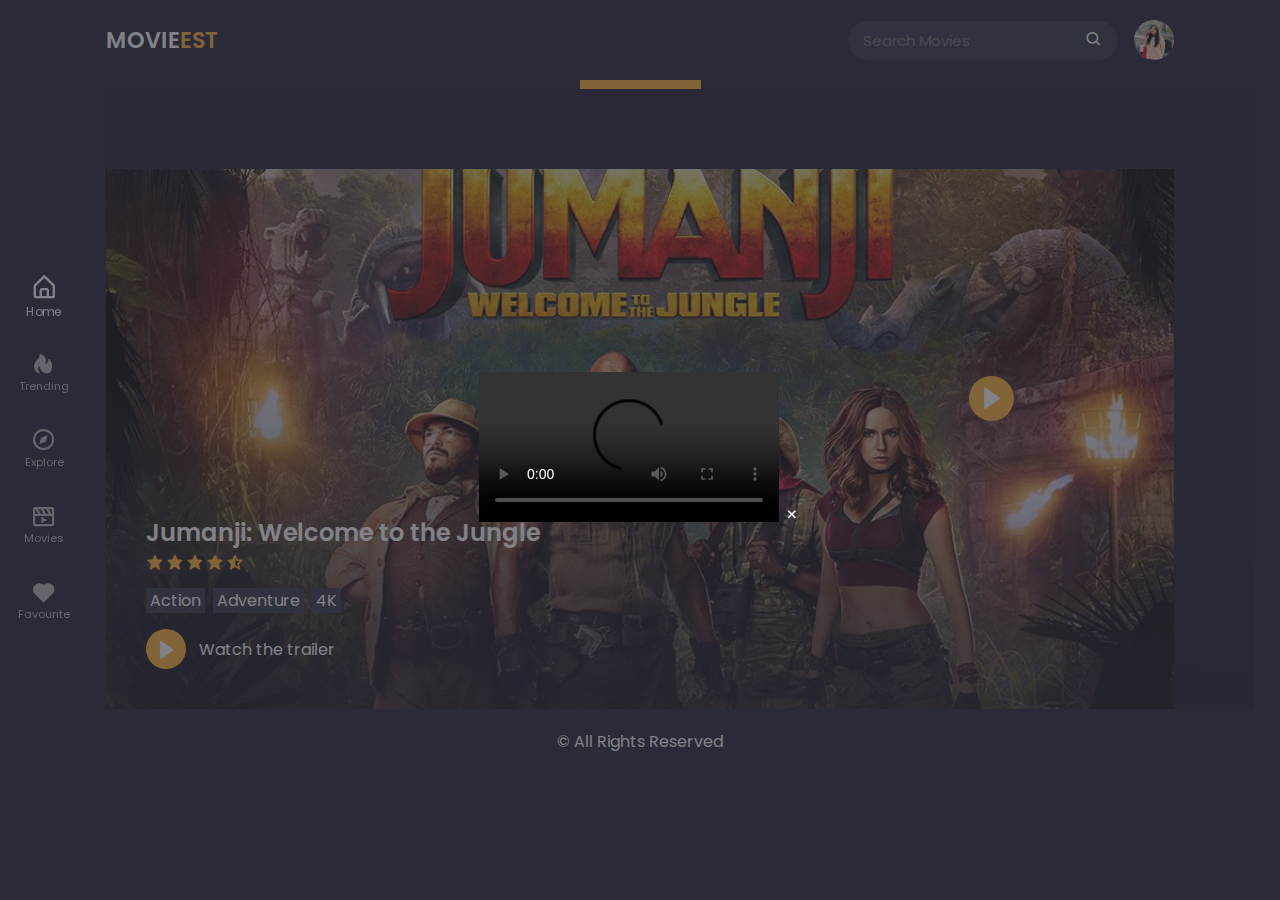
==== play-page.html @ 6e4c5665 "AdD" ====
<!DOCTYPE html>
<html lang="en">
<head>
    <meta charset="UTF-8">
    <meta http-equiv="X-UA-Compatible" content="IE=edge">
    <meta name="viewport" content="width=device-width, initial-scale=1.0">
    <link rel="stylesheet" href="styles.css">
    <link rel="shortcut icon" href="imgvids/img/fav-icon.png" type="image/x-icon">
    <link href='https://unpkg.com/boxicons@2.1.4/css/boxicons.min.css' rel="stylesheet">
    <!-- swiper css -->
    <link rel="stylesheet" href="swiper-bundle.min.css">
    <title>Jumanji: Welcome to the Jungle</title>
</head>
<body>
    <!-- header -->
    <header>
        <div class="nav container">
            <a href="index.html" class="logo">
                Movie<span>est</span>
            </a>

            <!-- search bar -->
            <div class="search-box">
                <input type="search" name="" id="search" placeholder="Search Movies">
                <i class='bx bx-search'></i>
            </div>

            <!-- user -->
            <a href="#" class="user">
                <img src="imgvids/img/user.jpeg" alt="" class="user-img">
            </a>
            <!-- nav bar -->
            <div class="navbar">
                <a href="index.html" class="nav-link nav-active">
                    <i class='bx bx-home-alt' ></i>
                    <span class="nav-link-title">Home</span>
                </a>

                <a href="#home" class="nav-link">
                    <i class='bx bxs-hot' ></i>
                    <span class="nav-link-title">Trending</span>
                </a>

                <a href="#home" class="nav-link">
                    <i class='bx bx-compass' ></i>
                    <span class="nav-link-title">Explore</span>
                </a>

                <a href="#home" class="nav-link">
                    <i class='bx bx-movie-play' ></i>
                    <span class="nav-link-title">Movies</span>
                </a>

                <a href="#home" class="nav-link">
                    <i class='bx bxs-heart' ></i>
                    <span class="nav-link-title">Favourite</span>
                </a>
                
            </div>
        </div>
    </header>


    <div class="next-page">
        <a href="#" class="next-btn">Next Page</a>
    </div>

    <!-- play movie -->
    <div class="play-container container">
        <img src="imgvids/play-page/play-background.jpg" alt="" class="play-img">

        <div class="play-text">
            <h2>Jumanji: Welcome to the Jungle</h2>
            <div class="rating">
                <i class='bx bxs-star'></i>
                <i class='bx bxs-star'></i>
                <i class='bx bxs-star'></i>
                <i class='bx bxs-star'></i>
                <i class='bx bxs-star-half' ></i>
            </div>
            <div class="tags">
                <span>Action</span>
                <span>Adventure</span>
                <span>4K</span>
            </div>
            <a href="#" class="watch-btn">
                <i class='bx bxs-right-arrow' ></i>
                <span>Watch the trailer</span>
            </a>
        </div>
        <i class='bx bxs-right-arrow play-movie' ></i>

        <div class="video-container">
            <div class="video-box">
                <video id="videoo" src="imgvids/play-page/Jumanji.mp4" controls></video>
                <i class='bx bx-x close-video'></i>
            </div>
        </div>
    </div>

    <!-- copyright -->
   <div class="copyright">
    <p>&#169; All Rights Reserved</p>
   </div>


<script src="swiper-bundle.min.js"></script>
<script src="script.js"></script>
</body>
</html>
---- styles.css ----
@import url('https://fonts.googleapis.com/css2?family=Poppins:wght@400;500;600;700&display=swap');

*{
    font-family: 'Poppins', sans-serif;
    margin: 0;
    padding: 0;
    scroll-behavior: smooth;
    scroll-padding-top: 2rem;
}

:root{
    --main-color:#ffb43a;
    --hover-color: hsl(37, 94%, 57%);
    --body-color: #232338;
    --container-color: #363849;
    --text-color: #fcfeff;
}

a{
    text-decoration: none;
}

section{
    padding: 3rem 0 2rem;
}

li{
    list-style: none;
}

img{
    width: 100%;
}

body{
    background-color: var(--body-color);
    color: var(--text-color);
}

.container{
    max-width: 1068px;
    margin: auto;
    width: 100%;
}

header{
    position: fixed;
    top: 0;
    left: 0;
    width: 100%;
    background-color: var(--body-color);
    z-index: 100;
}

/* nav */
.nav{
    display: flex;
    align-items: center;
    justify-content: center;
    padding: 20px 0px;
}

.logo{
    font-size: 1.4rem;
    color: var(--text-color);
    font-weight: 600;
    text-transform: uppercase;
    margin: 0 auto 0 0;
}

.logo span{
    color: var(--main-color);
}

/* search box */
.search-box{
    max-width: 240px;
    width: 100%;
    display: flex;
    align-items: center;
    column-gap: 0.7rem;
    padding: 8px 15px;
    background: var(--container-color);
    border-radius: 4rem;
    margin-right: 1rem;
}

.search-box .bx:hover{
    color: var(--main-color);
}

.search-box .bx{
    font-size: 1.1rem;
}

.bx{
    cursor: pointer;
    font-size: 1.1rem;
}

#search{
    width: 100%;
    border: none;
    outline: none;
    color: var(--text-color);
    background: transparent;
    font-size: 0.938rem;
}

/* user */

.user{
    display: flex;
}

.user-img{
    width: 40px;
    height: 40px;
    border-radius: 50%;
    object-fit: cover;
    object-position: center;
}

/* navbar */
.navbar{
    position: fixed;
    top: 50%;
    transform: translateY(-50%);
    left: 18px;
    display: flex;
    flex-direction: column;
    row-gap: 2.1rem;
}

.nav-link{
    display: flex;
    flex-direction: column;
    align-items: center;
    color: #b7b7b7;
}

.nav-link:hover,
.nav-active{
    color: var(--text-color);
    transition: 0.3s all linear;
    transform: scale(1.1);
}

.nav-link .bx{
    font-size: 1.6rem;
}

.nav-link-title{
    font-size: 0.7rem;
}

/* home */

.home{
    position: relative;
    min-height: 470px;
    display: flex;
    align-items: center;
    margin-top: 5rem !important;
    border-radius: 0.5rem;
}

.home-img{
    position: absolute;
    width: 100%;
    height: 100%;
    z-index: -1;
    object-fit: cover;
    border-radius: 0.5rem;
}

.home-text{
    padding-left: 40px;
}

.home-title{
    font-size: 2rem;
    font-weight: 600;
}

.home-text p{
    font-size: 0.938rem;
    margin: 10px 0px 20px;
    color: var(--main-color);
}

.watch-btn{
    display: flex;
    align-items: center;
    column-gap: 0.8rem;
    color: var(--text-color);
}

.watch-btn .bx{
    font-size: 21px;
    background: var(--main-color);
    width: 40px;
    height: 40px;
    border-radius: 50%;
    display: flex;
    align-items: center;
    justify-content: center;
}

.watch-btn .bx:hover{
    background: var(--hover-color);
}

.watch-btn span{
    font-size: 1rem;
    font-weight: 400;
}

/* heading */
.heading{
    display: flex;
    align-items: center;
    justify-content: space-between;
    background: var(--container-color);
    padding: 8px 14px;
    border: 1px solid hsl(200 100% 99% / 5%);
    margin-bottom: 2rem;
}

.heading-title{
    font-size: 1.2rem;
    font-weight: 500;
}

/* Movie Box */

.movie-box{
    position: relative;
    width: 100%;
    height: 380px;
    overflow: hidden;
}

.movie-box-img{
    width: 100%;
    height: 100%;
    object-fit: cover;
}

.movie-box .box-text{
    position: absolute;
    bottom: 0;
    left: 0;
    width: 100%;
    height: 100%;
    display: flex;
    flex-direction: column;
    justify-content: flex-end;
    padding: 14px;
    background: linear-gradient(8deg,
     hsl(240 17% 14% / 74%) 14%,
     hsl(240 17% 14% / 14%) 44%);
     overflow: hidden;
}

.movie-title{
    font-size: 1.1rem;
    font-weight: 500;
}

.movie-type{
    font-size: 0.938px;
}

/* swiper buttons */

.swiper-btn{
    display: flex;
}

.swiper-button-next,
.swiper-button-prev{
    position: static !important;
    margin: 0px 0px 0px 10px !important;
}

.swiper-button-next::after,
.swiper-button-prev::after{
    color: var(--text-color);
    font-size: 18px !important;
    font-weight: 700;
}

.play-btn{
    position: absolute;
    bottom: 0.8rem;
    right: 3rem;
} 

.movies .heading{
    padding: 10px 14px;
}

.movies-content{
    display: grid;
    grid-template-columns: repeat(auto-fit,minmax(247px,1fr));
    gap: 1.5rem;
}

.movies-content .movie-box:hover .movie-box-img{
    transform: scale(1.1);
    transition: 0.5s;
}

.next-page{
    display: flex;
    align-items: center;
    justify-content: center;
    margin-top: 2.5rem;
}

.next-btn{
    background: var(--main-color);
    padding: 12px 20px;
    color: var(--text-color);
    font-weight: 500;
}

.next-btn:hover{
    background: var(--hover-color);
    transition: 0.3s all linear;
}

.copyright{
    text-align: center;
    padding: 20px;
}

/* play container */
.play-container{
    position: relative;
    min-height: 540px;
    margin-top: 5rem !important;
}

.play-img{
    position: absolute;
    width: 100%;
    height: 100%;
    object-fit: cover;
    object-position: center;
    z-index: -1;
}

.play-text{
    position: absolute;
    bottom: 0;
    left: 0;
    width: 100%;
    height: 100%;
    display: flex;
    flex-direction: column;
    justify-content: flex-end;
    padding: 40px;
    background: linear-gradient(8deg,
    hsl(240 17% 14% / 74%) 14%,
    hsl(240 17% 14% / 14%) 44%);
}

.play-text h2{
    font-size: 1.5rem;
    font-weight: 600;
}

.rating{
    display: flex;
    align-items: center;
    font-size: 1.1rem;
    color: var(--main-color);
    margin-top: 4px;
    column-gap: 2px;
}

.tags{
    display: flex;
    align-items: center;
    column-gap: 8px;
    margin: 1rem 0;    
}

.tags span{
    background: var(--container-color);
    padding: 0px 4px;
}

.play-movie{
    position: absolute;
    bottom: 18rem;
    right: 10rem;
    display: flex !important;
    align-items: center;
    justify-content: center;
    width: 45px;
    height: 45px;
    border-radius: 50%;
    background: var(--main-color);
    font-size: 25px;
    animation: animate 2s linear infinite;
}

@keyframes animate{
    0%{
        box-shadow: 0 0 0 0 rgb(255,180,58,0.7);
    }
    40%{
        box-shadow: 0 0 0 50px rgb(255,193,7,0);
    }
    80%{
        box-shadow: 0 0 0 50px rgb(255,193,7,0);
    }
    100%{
        box-shadow: 0 0 0 rgb(255,193,7,0);
    }
}

/* video container */

.video-container{
    position: fixed;
    top: 0;
    left: 0;
    display: flex;
    align-items: center;
    justify-content: center;
    width: 100%;
    height: 100%;
    background: hsl(234 10% 20% / 60%);
    z-index: 400;
}
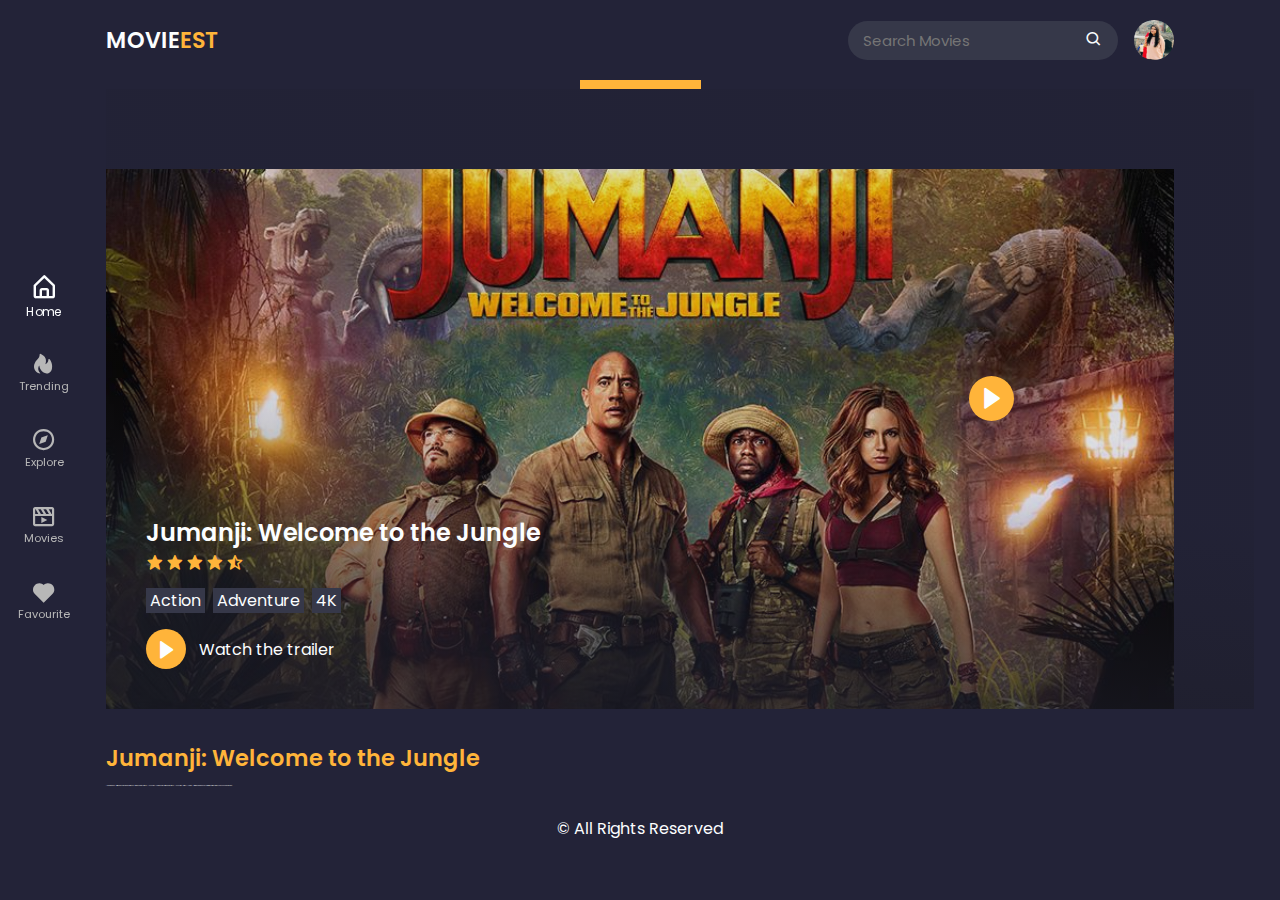
==== commit 4382d45b: "add" ====
--- a/play-page.html
+++ b/play-page.html
@@ -98,6 +98,11 @@
         </div>
     </div>
 
+    <div class="about-movie container">
+        <h2>Jumanji: Welcome to the Jungle</h2>
+        <p>Lorem ipsum dolor, sit amet consectetur adipisicing elit. Sit excepturi quas repellendus! Voluptate eius quasi temporibus repellendus molestiae illum, mollitia sint hic minima incidunt officiis nobis minus ut repudiandae praesentium.</p>
+    </div>
+
     <!-- copyright -->
    <div class="copyright">
     <p>&#169; All Rights Reserved</p>
--- a/styles.css
+++ b/styles.css
@@ -429,11 +429,51 @@
     position: fixed;
     top: 0;
     left: 0;
-    display: flex;
+    display: none;
     align-items: center;
     justify-content: center;
     width: 100%;
-    height: 100%;
+    height: 100vh;
     background: hsl(234 10% 20% / 60%);
     z-index: 400;
+}
+
+.video-container.show-video{
+    display: flex;
+}
+
+.video-box{
+    position: relative;
+    width: 70%;
+}
+
+.video-box #videoo{
+    width: 100%;
+    aspect-ratio: 16/9;
+}
+
+.close-video{
+    position: absolute;
+    top: -3rem;
+    right: 0;
+    font-size: 40px;
+    color: var(--main-color);
+}
+
+/* about movie */
+
+.about-movie{
+    margin-top: 2rem;
+}
+
+.about-movie h2{
+    font-size: 1.4rem;
+    font-weight: 600;
+    color: var(--main-color);
+}
+
+.about-movie p{
+    max-width: 600px;
+    font-size: 0.938px;
+    margin: 10px 0;
 }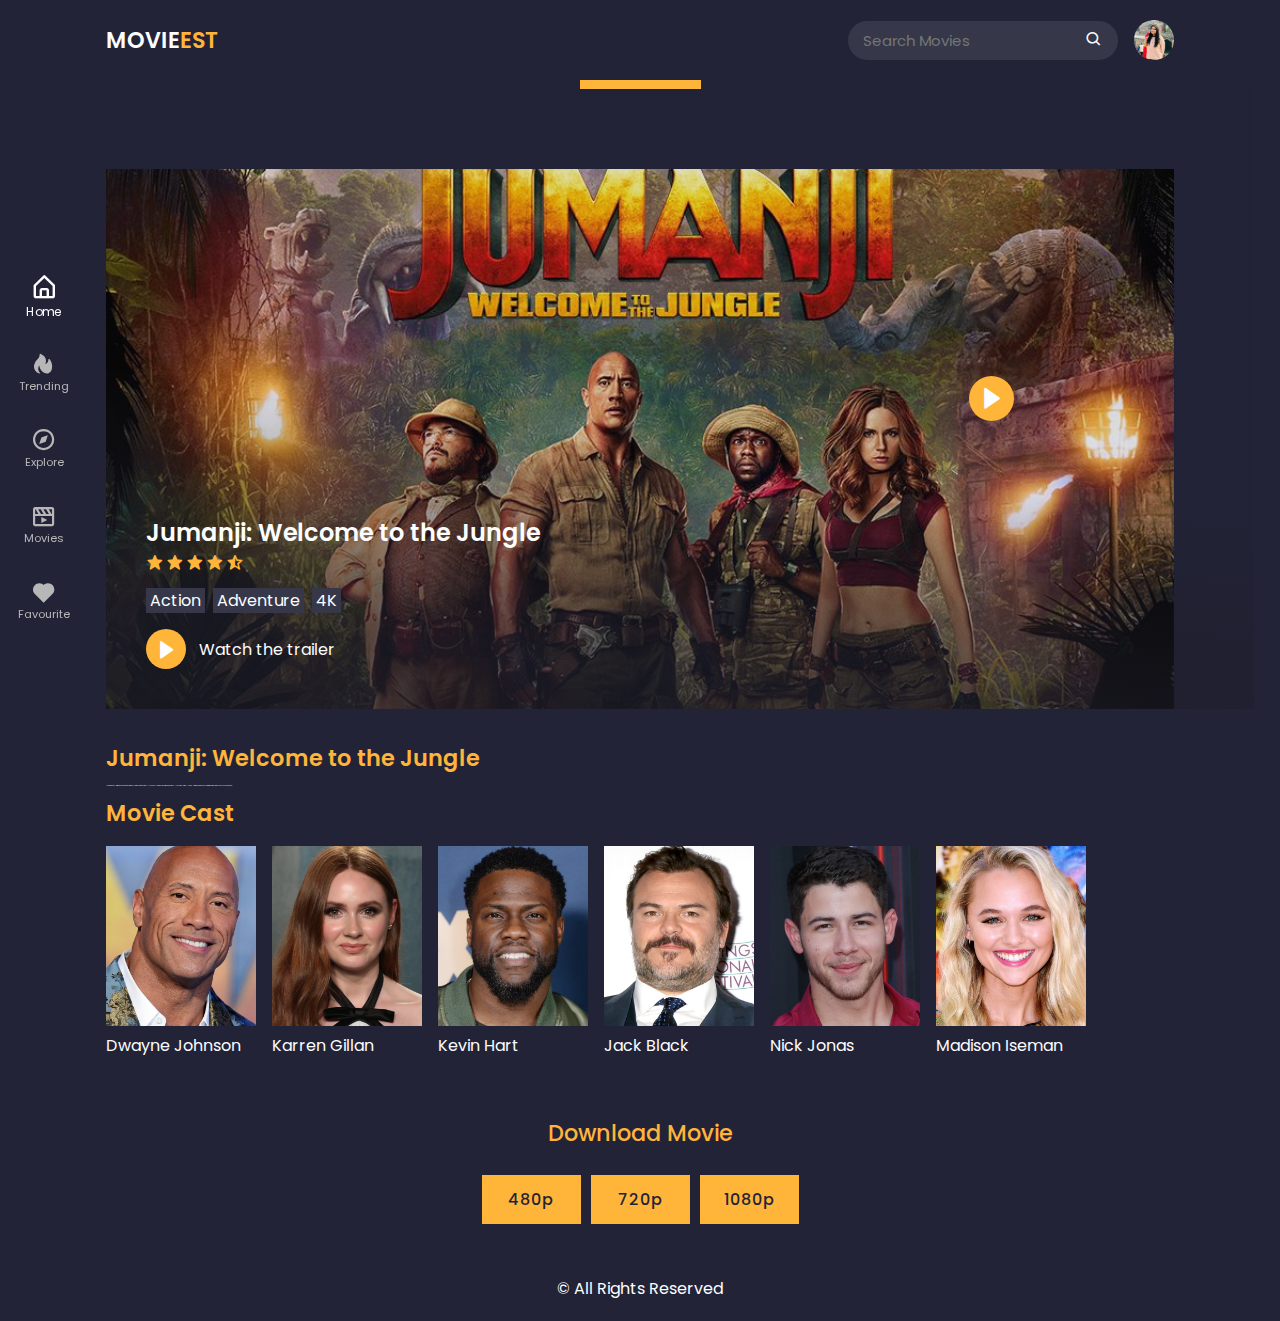
==== commit ccb02029: "adD" ====
--- a/play-page.html
+++ b/play-page.html
@@ -101,6 +101,52 @@
     <div class="about-movie container">
         <h2>Jumanji: Welcome to the Jungle</h2>
         <p>Lorem ipsum dolor, sit amet consectetur adipisicing elit. Sit excepturi quas repellendus! Voluptate eius quasi temporibus repellendus molestiae illum, mollitia sint hic minima incidunt officiis nobis minus ut repudiandae praesentium.</p>
+
+        <!-- movie cast -->
+
+        <h2 class="cast-heading">Movie Cast</h2>
+        <div class="cast">
+
+            <div class="cast-box">
+                <img src="imgvids/play-page/cast1.jpg" alt="" class="cast-img">
+                <span class="cast-title">Dwayne Johnson</span>
+            </div>
+
+            <div class="cast-box">
+                <img src="imgvids/play-page/cast2.jpg" alt="" class="cast-img">
+                <span class="cast-title">Karren Gillan</span>
+            </div>
+
+            <div class="cast-box">
+                <img src="imgvids/play-page/cast3.jpg" alt="" class="cast-img">
+                <span class="cast-title">Kevin Hart</span>
+            </div>
+
+            <div class="cast-box">
+                <img src="imgvids/play-page/cast4.jpg" alt="" class="cast-img">
+                <span class="cast-title">Jack Black</span>
+            </div>
+
+            <div class="cast-box">
+                <img src="imgvids/play-page/cast5.jpg" alt="" class="cast-img">
+                <span class="cast-title">Nick Jonas</span>
+            </div>
+
+            <div class="cast-box">
+                <img src="imgvids/play-page/cast6.jpg" alt="" class="cast-img">
+                <span class="cast-title">Madison Iseman</span>
+            </div>
+        </div>
+    </div>
+
+    <!-- download -->
+    <div class="download">
+        <h2 class="download-title">Download Movie</h2>
+        <div class="download-links">
+            <a href="imgvids/play-page/Jumanji.mp4" download>480p</a>
+            <a href="imgvids/play-page/Jumanji.mp4" download>720p</a>
+            <a href="imgvids/play-page/Jumanji.mp4" download>1080p</a>
+        </div>
     </div>
 
     <!-- copyright -->
--- a/styles.css
+++ b/styles.css
@@ -476,4 +476,64 @@
     max-width: 600px;
     font-size: 0.938px;
     margin: 10px 0;
+}
+
+/* cast */
+.cast-heading{
+    font-size: 1.2rem;
+    font-weight: 600;
+    margin-bottom: 1rem;
+    color: var(--main-color);
+}
+
+.cast{
+    display: grid;
+    grid-template-columns: repeat(auto-fit, minmax(150px, 150px));
+    gap: 1rem;
+}
+
+.cast-img{
+    width: 150px;
+    height: 180px;
+    object-fit: cover;
+    object-position: center;
+}
+
+/* download */
+
+.download{
+    max-width: 800px;
+    width: 1005px;
+    margin: auto;
+    display: grid;
+    justify-content: center;
+    margin-top: 2rem;
+}
+
+.download-title{
+    text-align: center;
+    font-size: 1.4rem;
+    font-weight: 500;
+    margin: 1.6rem 0;
+    color: var(--main-color);
+}
+
+.download-links{
+    display: grid;
+    grid-template-columns: repeat(3,1fr);
+    gap: 10px;
+    margin-bottom: 2rem;
+}
+
+.download-links a{
+    text-align: center;
+    background: var(--main-color);
+    padding: 12px 24px;
+    color: var(--body-color);
+    letter-spacing: 1px;
+    font-weight: 500;
+}
+
+.download-links a:hover{
+    background: var(--hover-color);
 }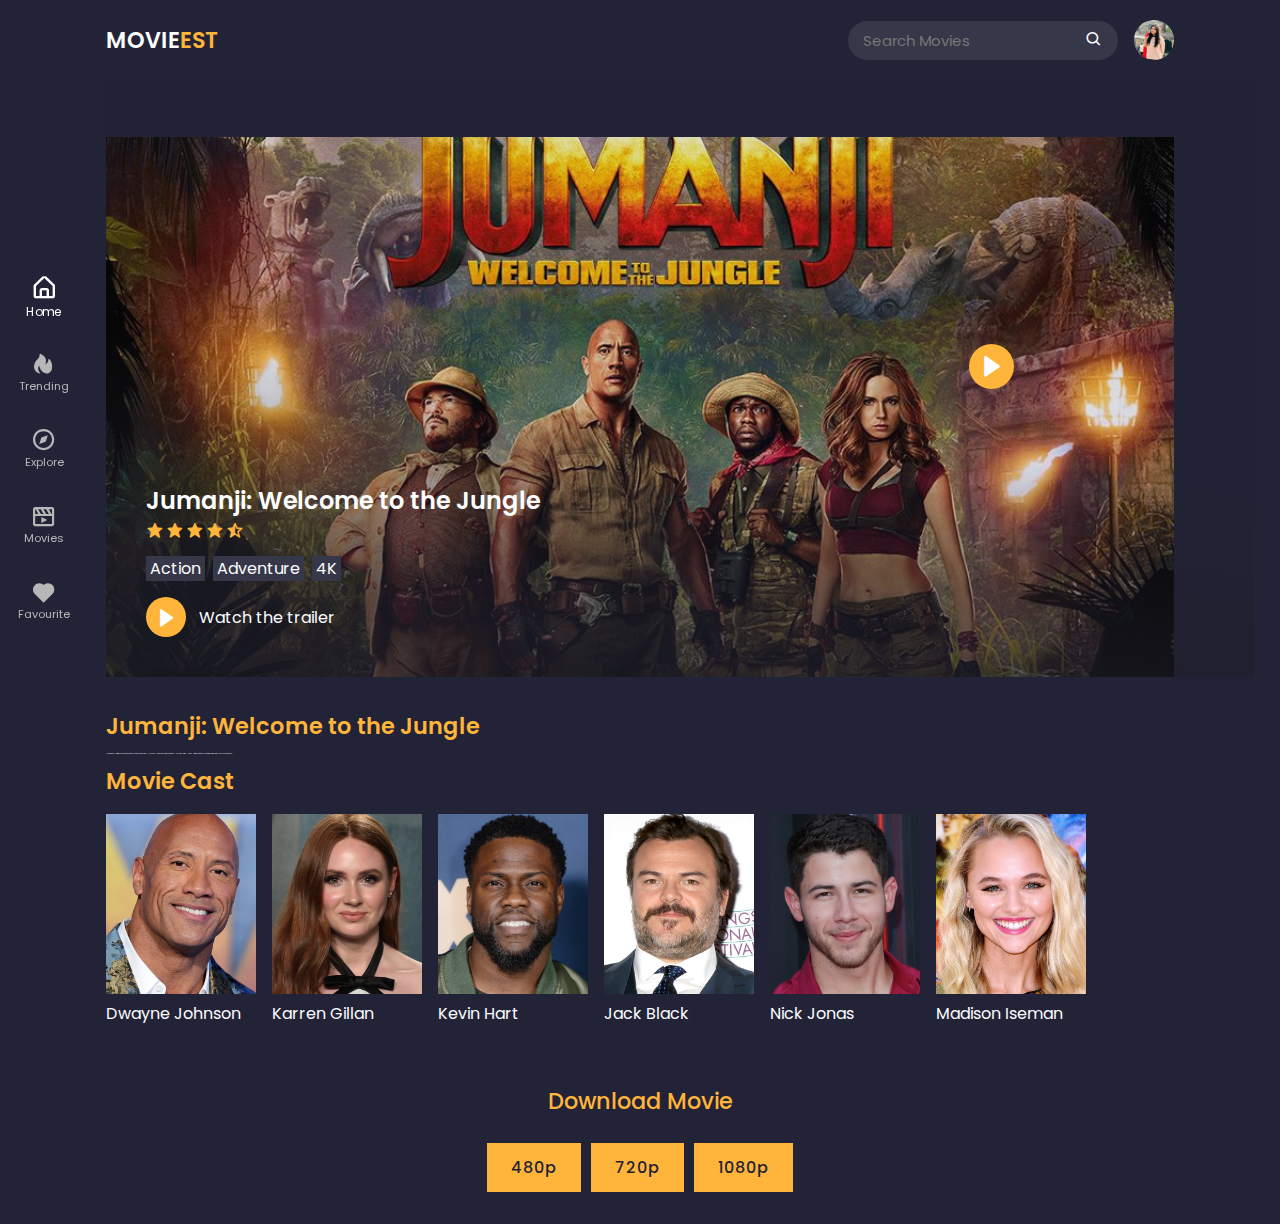
==== commit 02c5c8c4: "Add" ====
--- a/play-page.html
+++ b/play-page.html
@@ -151,7 +151,7 @@
 
     <!-- copyright -->
    <div class="copyright">
-    <p>&#169; All Rights Reserved</p>
+    <!-- <p>&#169; All Rights Reserved</p> -->
    </div>
 
 
--- a/styles.css
+++ b/styles.css
@@ -16,6 +16,23 @@
     --text-color: #fcfeff;
 }
 
+/* custom scroll bar */
+html::-webkit-scrollbar{
+    width: 0.5rem;
+    background: transparent;
+    overflow-x: hidden;
+}
+
+html::-webkit-scrollbar-thumb{
+    background: var(--main-color);
+}
+
+/* selection color */
+::selection{
+    background: var(--main-color);
+    color: var(--text-color);
+}
+
 a{
     text-decoration: none;
 }
@@ -130,6 +147,7 @@
     display: flex;
     flex-direction: column;
     row-gap: 2.1rem;
+    overflow-x: hidden;
 }
 
 .nav-link{
@@ -316,7 +334,7 @@
     display: flex;
     align-items: center;
     justify-content: center;
-    margin-top: 2.5rem;
+    margin-top: 0.5rem;
 }
 
 .next-btn{
@@ -329,11 +347,6 @@
 .next-btn:hover{
     background: var(--hover-color);
     transition: 0.3s all linear;
-}
-
-.copyright{
-    text-align: center;
-    padding: 20px;
 }
 
 /* play container */
@@ -463,7 +476,7 @@
 /* about movie */
 
 .about-movie{
-    margin-top: 2rem;
+    margin-top: 2rem !important;
 }
 
 .about-movie h2{
@@ -502,10 +515,11 @@
 /* download */
 
 .download{
-    max-width: 800px;
-    width: 1005px;
+    max-width: 100%;
+    width: 100%;
     margin: auto;
     display: grid;
+    grid-template-rows: auto auto auto;
     justify-content: center;
     margin-top: 2rem;
 }
@@ -519,9 +533,12 @@
 }
 
 .download-links{
-    display: grid;
-    grid-template-columns: repeat(3,1fr);
-    gap: 10px;
+    /* display: grid;
+    grid-template-columns: repeat(3,1fr);*/
+    gap: 10px; 
+    justify-content: center;
+    display: flex;
+    flex-wrap: wrap;
     margin-bottom: 2rem;
 }
 
@@ -536,4 +553,220 @@
 
 .download-links a:hover{
     background: var(--hover-color);
-}+}
+
+.next-page{
+    margin-bottom: 5rem;
+}
+
+/* responsive */
+@media (max-width:1170px){
+    .navbar{
+        bottom: 0;
+        left: 0;
+        right: 0;
+        top: auto;
+        transform: translateY(0);
+        flex-direction: row;
+        justify-content: space-evenly;
+        row-gap: 1px;
+        padding: 10px;
+        border-top: 1px solid hsl(200 100% 99% / 5%);
+        background: linear-gradient(8deg,
+        hsl(240 17% 14% / 100%) 5%,
+        hsl(240 17% 14% / 90%) 100%);
+    }
+    .nav-link .bx{
+        font-size: 1.5rem;
+    }
+}
+
+@media (max-width: 1060px){
+    .container{
+        margin: auto auto;
+        width: 90%;
+    }
+    .play-movie{
+        bottom: 9rem;
+        right: 4rem;
+    }
+    header{
+        width: 100%;
+    }
+}
+
+@media (max-width: 991px){
+    .movie-box{
+        height: 340px;
+    }
+    .movies-content{
+        grid-template-columns: repeat(auto-fit, minmax(214px, 1fr));
+    }
+}
+
+@media (max-width: 888px){
+    .nav{
+        padding: 14px 0;
+    }
+    .home{
+        min-height: 440px;
+        margin-top: 4rem !important;
+    }
+    .home-text{
+        padding-left: 25px;
+    }
+    .home-title{
+        font-size: 1.5rem;
+        font-weight: 600;
+    }
+    .movie-title{
+        font-size: 1rem;
+    }
+    .play-container{
+        min-height: 440px;
+    }
+    .play-movie{
+        bottom: 14rem;
+    }
+    .cast{
+        justify-content: center;
+    }
+}
+
+
+/* tablets*/
+
+@media (max-width: 768px){
+    .nav{
+        padding: 11px 0;
+    }
+    .logo{
+        font-size: 1.2rem;
+    }
+    section{
+        padding: 2rem 0;
+    }
+    .home-img{
+        object-position: left;
+    }
+    .movie-type{
+        font-size: 0.875rem;
+        margin-top: 2px;
+    }
+    .tags span,
+    .about-movie p{
+        font-size: 0.875px;
+    }
+    p{
+        font-size: 0.875px;
+    }
+    .play-text h2 , 
+    .about-movie h2{
+        font-size: 1.3rem;
+    }
+    .play-movie{
+        bottom: 10rem;
+        right: 2rem;
+    }
+}
+
+@media (max-width: 514px){
+    .home{
+        min-height: 380px;
+    }
+    .heading{
+        padding: 2px 14px;
+    }
+    .heading-title{
+        font-size: 1rem;
+    }
+    .play-text{
+        padding: 20px;
+    }
+    .video-box{
+        width: 94%;
+    }
+    .cast-heading{
+        font-size: 0.9rem;
+    }
+}
+
+@media (max-width: 408px){
+    *{
+        scroll-padding-top: 5rem;
+    }
+    .nav{
+        display: grid;
+        grid-template-columns: 1fr;
+        grid-template-rows: 1fr 1fr;
+        row-gap: 5px;
+    }
+    .search-box{
+        max-width: 100%;
+        width: 95%;
+        justify-content: center;
+        border-radius: 4px;
+        order: 3;
+        grid-column-start: 1;
+        grid-column-end: 3;
+    }
+    .home{
+        margin-top: 7rem !important;
+    }
+    .nav-link-title{
+        display: none;
+    }
+    .nav-link{
+        padding-right: 1rem 1rem;
+    }
+    .navbar{
+        justify-content: space-evenly;
+    }
+}
+
+/* mobile */
+
+@media (max-width: 370px){
+    .container {
+        margin: auto auto;
+        width: 80%;
+    }
+    /* .download-links {
+        display: grid;
+        grid-template-rows: repeat(3,1fr);
+        gap: 10px;
+        margin-bottom: 2rem;
+    } */
+    .play-text h2{
+        font-size: 1rem;
+    }
+    .home-title{
+        font-size: 1rem;
+        font-weight: 600;
+    }
+.watch-btn span {
+    font-size: 1rem;
+    font-weight: 400;
+}
+    .home{
+        min-height: 300px;
+    }
+    .movie-box{
+        height: 285px;
+    }
+    .user-img,
+    .watch-btn .bx{
+        width: 35px;
+        height: 35px;
+    }
+    .navbar{
+        justify-content: space-evenly;
+    }
+    .nav-link .bx{
+        font-size: 1.4rem;
+    }
+    .about-movie p{
+        text-align: justify;
+    }
+}
+
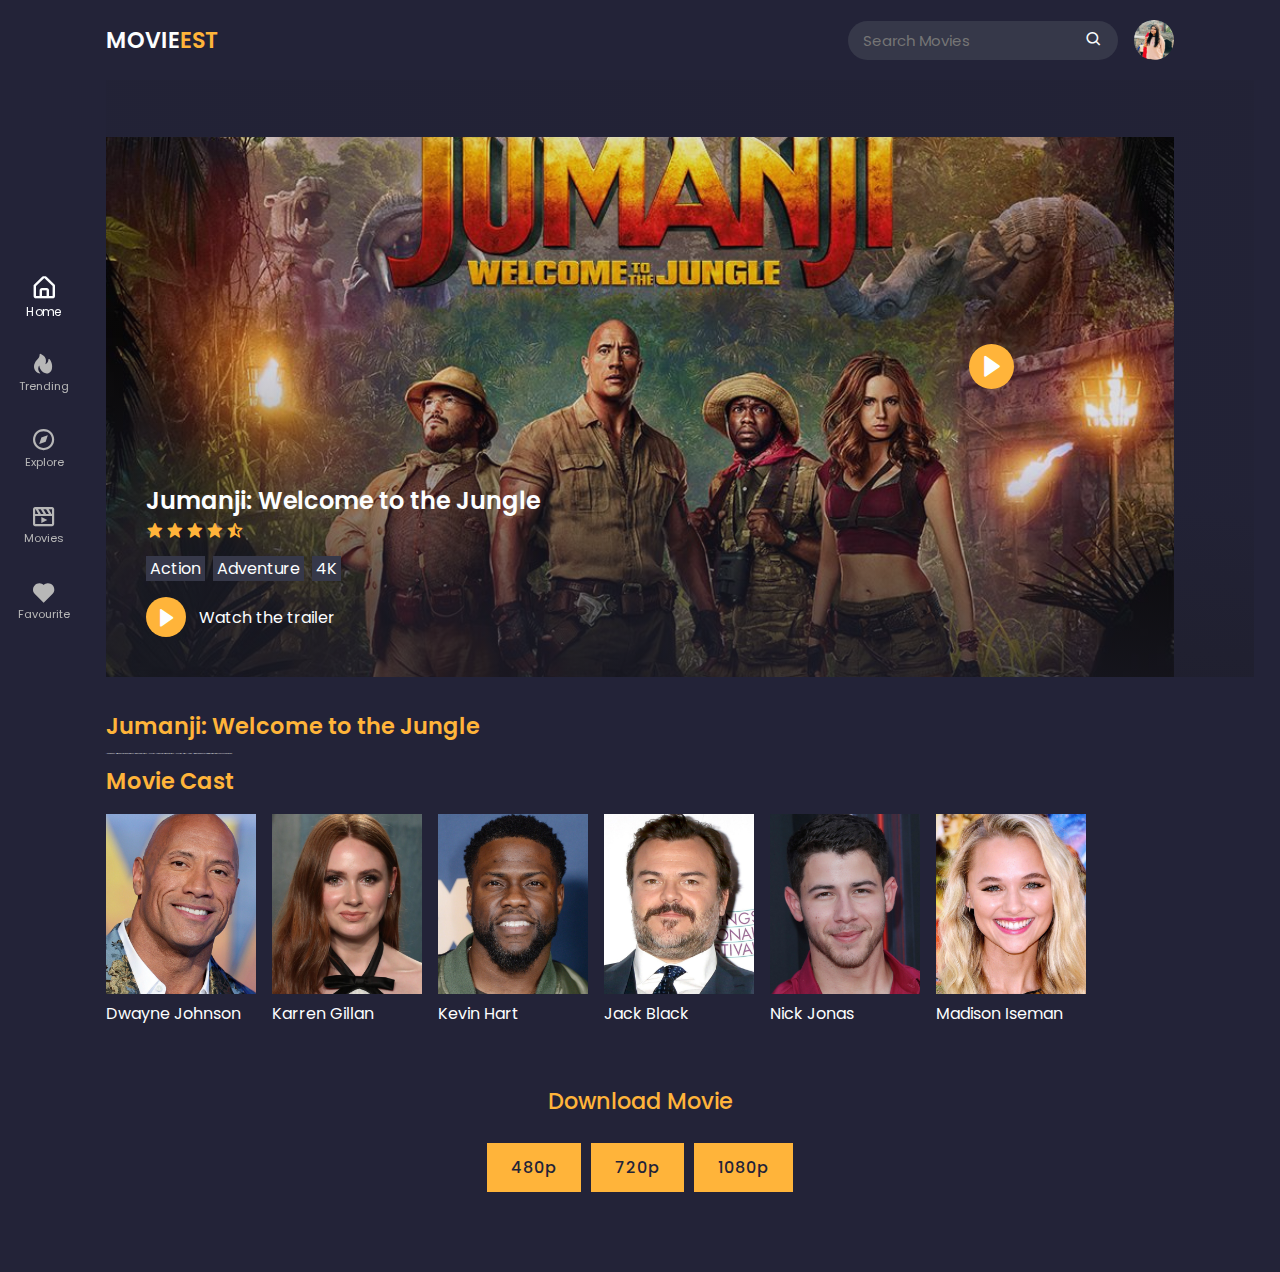
==== commit 0dc49d3e: "add" ====
--- a/play-page.html
+++ b/play-page.html
@@ -149,11 +149,6 @@
         </div>
     </div>
 
-    <!-- copyright -->
-   <div class="copyright">
-    <!-- <p>&#169; All Rights Reserved</p> -->
-   </div>
-
 
 <script src="swiper-bundle.min.js"></script>
 <script src="script.js"></script>
--- a/styles.css
+++ b/styles.css
@@ -25,12 +25,17 @@
 
 html::-webkit-scrollbar-thumb{
     background: var(--main-color);
+    overflow-x: hidden;
 }
 
 /* selection color */
 ::selection{
     background: var(--main-color);
     color: var(--text-color);
+}
+
+html{
+    overflow-x: hidden;
 }
 
 a{
@@ -539,7 +544,7 @@
     justify-content: center;
     display: flex;
     flex-wrap: wrap;
-    margin-bottom: 2rem;
+    margin-bottom: 5rem;
 }
 
 .download-links a{
